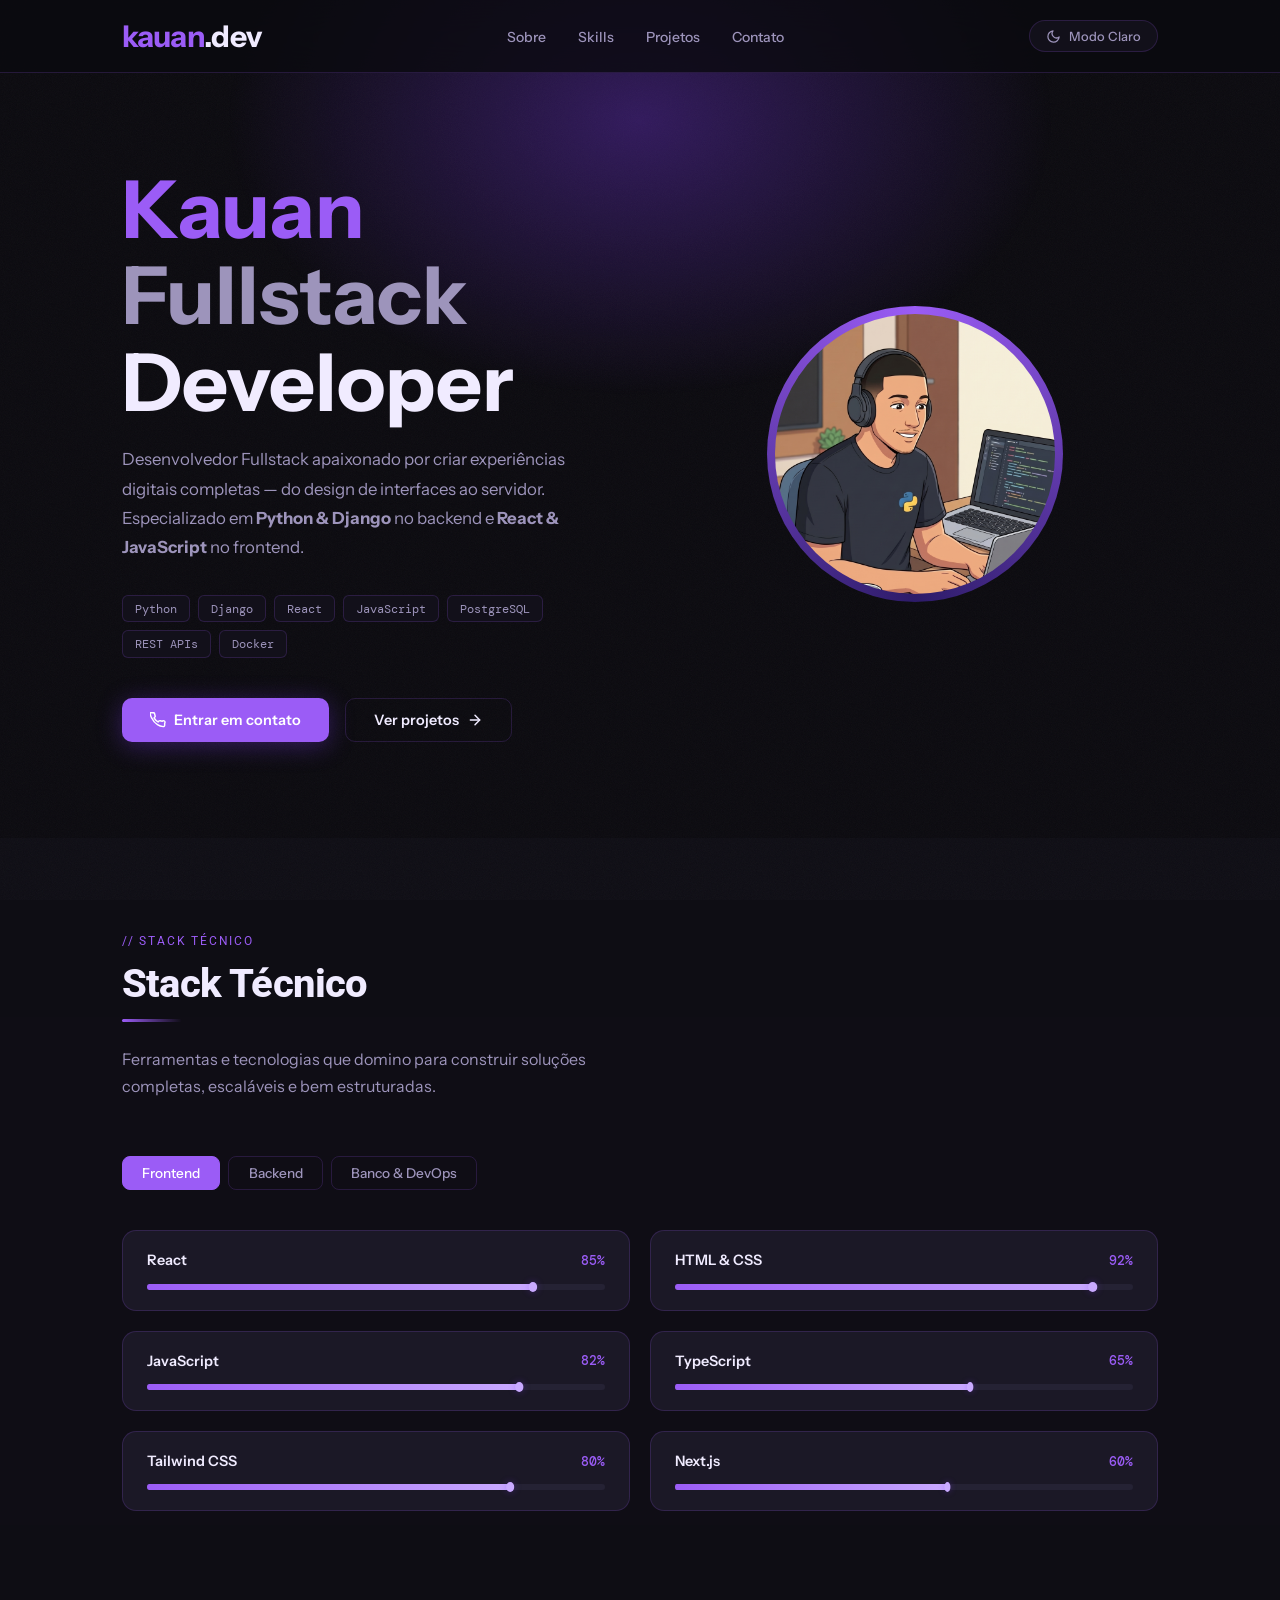
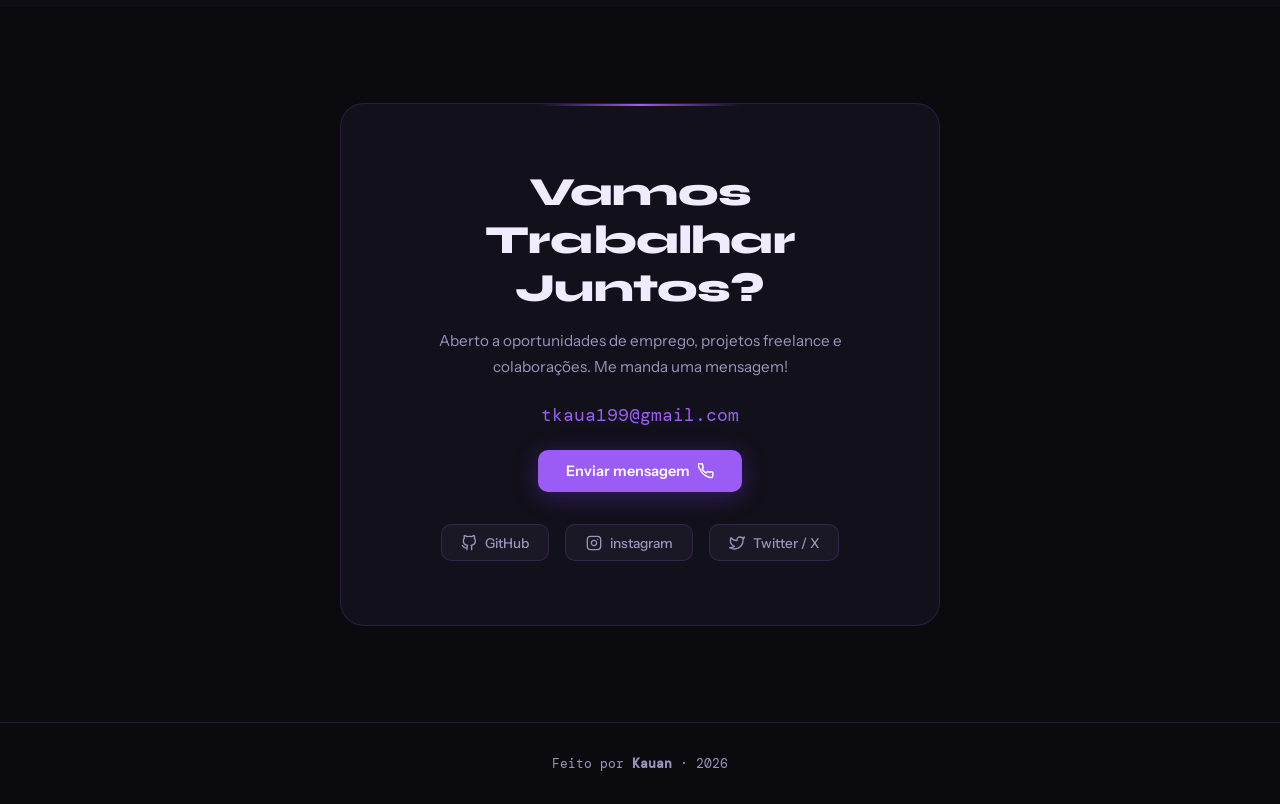
==== index.html @ 93c019a1 "primeiro commit" ====
<!DOCTYPE html>
<html lang="pt-BR" data-theme="dark">
<head>
  <meta charset="UTF-8" />
  <meta name="viewport" content="width=device-width, initial-scale= 1.0" />
  <title>Kauan — Fullstack Developer</title>
  <link rel="preconnect" href="https://fonts.googleapis.com">
  <link rel="preconnect" href="https://fonts.gstatic.com" crossorigin>
  <link href="https://fonts.googleapis.com/css2?family=Roboto:ital,wght@0,100..900;1,100..900&family=Sekuya&display=swap" rel="stylesheet">
  <link rel="preconnect" href="https://fonts.googleapis.com" />
  <link rel="preconnect" href="https://fonts.gstatic.com" crossorigin />
  <link href="https://fonts.googleapis.com/css2?family=Syne:wght@400;600;700;800&family=DM+Mono:wght@300;400;500&family=Instrument+Sans:wght@400;500;600&display=swap" rel="stylesheet" />
  <link rel="stylesheet" href="style.css" />
</head>
<body>

<div class="bg-glow"></div>

<!-- NAV -->
<nav>
  <div class="nav-inner">
    <div class="nav-logo">kauan<span>.dev</span></div>
    <ul class="nav-links">
      <li><a href="#about">Sobre</a></li>
      <li><a href="#skills">Skills</a></li>
      <li><a href="#projects">Projetos</a></li>
      <li><a href="#contact">Contato</a></li>
    </ul>
    <button class="theme-btn" id="themeBtn" aria-label="Alternar tema">
      <svg id="themeIcon" width="16" height="16" viewBox="0 0 24 24" fill="none" stroke="currentColor" stroke-width="2" stroke-linecap="round" stroke-linejoin="round"><path d="M21 12.79A9 9 0 1111.21 3 7 7 0 0021 12.79z"/></svg>
      <span id="themeTxt">Modo Claro</span>
    </button>
  </div>
</nav>

<!-- HERO -->
<section id="about">
  <div class="container">
    <div class="hero-grid">
      <div class="hero-text reveal">
        <h1 class="hero-title">
          <span class="accent">Kauan</span><br/>
          <span class="dim">Fullstack</span> Developer
        </h1>
        <p class="hero-desc">
          Desenvolvedor Fullstack apaixonado por criar experiências digitais completas — do design de interfaces ao servidor. Especializado em <strong>Python & Django</strong> no backend e <strong>React & JavaScript</strong> no frontend.
        </p>
        <div class="hero-stack">
          <span class="tag">Python</span>
          <span class="tag">Django</span>
          <span class="tag">React</span>
          <span class="tag">JavaScript</span>
          <span class="tag">PostgreSQL</span>
          <span class="tag">REST APIs</span>
          <span class="tag">Docker</span>
        </div>
        <div class="hero-cta">
          <a href="#contact" class="btn-primary">
            <svg width="16" height="16" viewBox="0 0 24 24" fill="none" stroke="currentColor" stroke-width="2.2" stroke-linecap="round" stroke-linejoin="round"><path d="M22 16.92v3a2 2 0 01-2.18 2 19.79 19.79 0 01-8.63-3.07A19.5 19.5 0 013.07 9.81a19.79 19.79 0 01-3.07-8.67A2 2 0 012 1h3a2 2 0 012 1.72c.13.96.36 1.9.7 2.81a2 2 0 01-.45 2.11L6.09 8.91a16 16 0 006 6l1.27-1.27a2 2 0 012.11-.45c.91.34 1.85.57 2.81.7A2 2 0 0122 16.92z"/></svg>
            Entrar em contato
          </a>
          <a href="projetos.html" class="btn-outline">
            Ver projetos
            <svg width="16" height="16" viewBox="0 0 24 24" fill="none" stroke="currentColor" stroke-width="2.2" stroke-linecap="round" stroke-linejoin="round"><line x1="5" y1="12" x2="19" y2="12"/><polyline points="12 5 19 12 12 19"/></svg>
          </a>
        </div>
      </div>

      <div class="hero-photo reveal">
        <div class="photo-frame">
          <div class="photo-ring"></div>
          <div class="photo-ring-inner"></div>
          <div class="photo-img">
            <div class="photo-placeholder">
              <img src="src/na_camisa_poe_o_simbulo_202605092242.jpeg" style="width: 280px;" alt="">
            </div>
          </div>
        </div>
      </div>
    </div>
  </div>
</section>

<!-- SKILLS -->
<section id="skills">
  <div class="container">
    <div class="reveal">
      <p class="section-label"  style="font-family: 'Roboto', sans-serif;">// stack técnico</p>
      <h2 class="section-title" style="font-family: 'Roboto', sans-serif;">Stack Técnico</h2>
      <div class="divider"></div>
      <p class="section-sub">Ferramentas e tecnologias que domino para construir soluções completas, escaláveis e bem estruturadas.</p>
    </div>

    <div class="reveal">
      <div class="skills-tabs">
        <button class="tab-btn active" data-tab="frontend">Frontend</button>
        <button class="tab-btn" data-tab="backend">Backend</button>
        <button class="tab-btn" data-tab="data">Banco & DevOps</button>
      </div>
    </div>

    <!-- Frontend -->
    <div class="tab-panel active" id="tab-frontend">
      <div class="skills-grid">
        <div class="skill-card reveal">
          <div class="skill-header">
            <div class="skill-name-row">
              <span class="skill-name">React</span>
            </div>
            <span class="skill-pct">85%</span>
          </div>
          <div class="bar-track"><div class="bar-fill" data-pct="0.85"></div></div>
        </div>
        <div class="skill-card reveal">
          <div class="skill-header">
            <div class="skill-name-row">
              
              <span class="skill-name">HTML & CSS</span>
            </div>
            <span class="skill-pct">92%</span>
          </div>
          <div class="bar-track"><div class="bar-fill" data-pct="0.92"></div></div>
        </div>
        <div class="skill-card reveal">
          <div class="skill-header">
            <div class="skill-name-row">
           
              <span class="skill-name">JavaScript</span>
            </div>
            <span class="skill-pct">82%</span>
          </div>
          <div class="bar-track"><div class="bar-fill" data-pct="0.82"></div></div>
        </div>
        <div class="skill-card reveal">
          <div class="skill-header">
            <div class="skill-name-row">
             
              <span class="skill-name">TypeScript</span>
            </div>
            <span class="skill-pct">65%</span>
          </div>
          <div class="bar-track"><div class="bar-fill" data-pct="0.65"></div></div>
        </div>
        <div class="skill-card reveal">
          <div class="skill-header">
            <div class="skill-name-row">
              
              <span class="skill-name">Tailwind CSS</span>
            </div>
            <span class="skill-pct">80%</span>
          </div>
          <div class="bar-track"><div class="bar-fill" data-pct="0.80"></div></div>
        </div>
        <div class="skill-card reveal">
          <div class="skill-header">
            <div class="skill-name-row">
             
              <span class="skill-name">Next.js</span>
            </div>
            <span class="skill-pct">60%</span>
          </div>
          <div class="bar-track"><div class="bar-fill" data-pct="0.60"></div></div>
        </div>
      </div>
    </div>

    <!-- Backend -->
    <div class="tab-panel" id="tab-backend">
      <div class="skills-grid">
        <div class="skill-card reveal">
          <div class="skill-header">
            <div class="skill-name-row">
             
              <span class="skill-name">Python</span>
            </div>
            <span class="skill-pct">90%</span>
          </div>
          <div class="bar-track"><div class="bar-fill" data-pct="0.90"></div></div>
        </div>
        <div class="skill-card reveal">
          <div class="skill-header">
            <div class="skill-name-row">
              
              <span class="skill-name">Django</span>
            </div>
            <span class="skill-pct">85%</span>
          </div>
          <div class="bar-track"><div class="bar-fill" data-pct="0.85"></div></div>
        </div>
        <div class="skill-card reveal">
          <div class="skill-header">
            <div class="skill-name-row">
              
              <span class="skill-name">FastAPI</span>
            </div>
            <span class="skill-pct">72%</span>
          </div>
          <div class="bar-track"><div class="bar-fill" data-pct="0.72"></div></div>
        </div>
        <div class="skill-card reveal">
          <div class="skill-header">
            <div class="skill-name-row">
            
              <span class="skill-name">REST APIs</span>
            </div>
            <span class="skill-pct">88%</span>
          </div>
          <div class="bar-track"><div class="bar-fill" data-pct="0.88"></div></div>
        </div>
        <div class="skill-card reveal">
          <div class="skill-header">
            <div class="skill-name-row">
             
              <span class="skill-name">Auth / JWT</span>
            </div>
            <span class="skill-pct">78%</span>
          </div>
          <div class="bar-track"><div class="bar-fill" data-pct="0.78"></div></div>
        </div>
        <div class="skill-card reveal">
          <div class="skill-header">
            <div class="skill-name-row">
          
              <span class="skill-name">Node.js</span>
            </div>
            <span class="skill-pct">55%</span>
          </div>
          <div class="bar-track"><div class="bar-fill" data-pct="0.55"></div></div>
        </div>
      </div>
    </div>

    <!-- Data & DevOps -->
    <div class="tab-panel" id="tab-data">
      <div class="skills-grid">
        <div class="skill-card reveal">
          <div class="skill-header">
            <div class="skill-name-row">
           
              <span class="skill-name">PostgreSQL</span>
            </div>
            <span class="skill-pct">82%</span>
          </div>
          <div class="bar-track"><div class="bar-fill" data-pct="0.82"></div></div>
        </div>
        <div class="skill-card reveal">
          <div class="skill-header">
            <div class="skill-name-row">
          
              <span class="skill-name">SQL</span>
            </div>
            <span class="skill-pct">80%</span>
          </div>
          <div class="bar-track"><div class="bar-fill" data-pct="0.80"></div></div>
        </div>
        <div class="skill-card reveal">
          <div class="skill-header">
            <div class="skill-name-row">
              
              <span class="skill-name">Redis</span>
            </div>
            <span class="skill-pct">60%</span>
          </div>
          <div class="bar-track"><div class="bar-fill" data-pct="0.60"></div></div>
        </div>
        <div class="skill-card reveal">
          <div class="skill-header">
            <div class="skill-name-row">
            
              <span class="skill-name">Docker</span>
            </div>
            <span class="skill-pct">70%</span>
          </div>
          <div class="bar-track"><div class="bar-fill" data-pct="0.70"></div></div>
        </div>
        <div class="skill-card reveal">
          <div class="skill-header">
            <div class="skill-name-row">
              
              <span class="skill-name">Git & GitHub</span>
            </div>
            <span class="skill-pct">88%</span>
          </div>
          <div class="bar-track"><div class="bar-fill" data-pct="0.88"></div></div>
        </div>
        <div class="skill-card reveal">
          <div class="skill-header">
            <div class="skill-name-row">
             
              <span class="skill-name">AWS / Cloud</span>
            </div>
            <span class="skill-pct">52%</span>
          </div>
          <div class="bar-track"><div class="bar-fill" data-pct="0.52"></div></div>
        </div>
      </div>
    </div>
  </div>
</section>


<!-- CONTACT -->
<section id="contact">
  <div class="container">
    <div class="contact-box reveal">
      <h2 class="section-title" style="text-align:center" font-family=" Roboto ">Vamos Trabalhar Juntos?</h2>
      <p style="color:var(--text-muted);font-size:0.95rem;line-height:1.7;max-width:420px;margin:1rem auto 0;">
        Aberto a oportunidades de emprego, projetos freelance e colaborações. Me manda uma mensagem!
      </p>
      <a href="mailto:tkaua199@gmail.com" class="contact-email">tkaua199@gmail.com</a>
      <a href="https://wa.me/5521969185198" target="_blank" class="btn-primary" style="margin:0 auto;display:inline-flex;">
        Enviar mensagem
      <svg width="16" height="16" viewBox="0 0 24 24" fill="none" stroke="currentColor" stroke-width="2.2" stroke-linecap="round" stroke-linejoin="round"><path d="M22 16.92v3a2 2 0 01-2.18 2 19.79 19.79 0 01-8.63-3.07A19.5 19.5 0 013.07 9.81a19.79 19.79 0 01-3.07-8.67A2 2 0 012 1h3a2 2 0 012 1.72c.13.96.36 1.9.7 2.81a2 2 0 01-.45 2.11L6.09 8.91a16 16 0 006 6l1.27-1.27a2 2 0 012.11-.45c.91.34 1.85.57 2.81.7A2 2 0 0122 16.92z"/></svg>
      </a>
      <div class="social-links">
        <a href="#" class="social-link">
          <svg viewBox="0 0 24 24" fill="none" stroke="currentColor" stroke-width="2" stroke-linecap="round" stroke-linejoin="round"><path d="M9 19c-5 1.5-5-2.5-7-3m14 6v-3.87a3.37 3.37 0 00-.94-2.61c3.14-.35 6.44-1.54 6.44-7A5.44 5.44 0 0020 4.77 5.07 5.07 0 0019.91 1S18.73.65 16 2.48a13.38 13.38 0 00-7 0C6.27.65 5.09 1 5.09 1A5.07 5.07 0 005 4.77a5.44 5.44 0 00-1.5 3.78c0 5.42 3.3 6.61 6.44 7A3.37 3.37 0 009 18.13V22"/></svg>
          GitHub
        </a>
        <a href="#" class="social-link">
          <svg viewBox="0 0 24 24" fill="none" stroke="currentColor" stroke-width="2" stroke-linecap="round" stroke-linejoin="round"><rect x="2" y="2" width="20" height="20" rx="5" ry="5"/><path d="M16 11.37A4 4 0 1112.63 8 4 4 0 0116 11.37z"/><line x1="17.5" y1="6.5" x2="17.51" y2="6.5"/></svg>
          instagram
        </a>
        <a href="#" class="social-link">
          <svg viewBox="0 0 24 24" fill="none" stroke="currentColor" stroke-width="2" stroke-linecap="round" stroke-linejoin="round"><path d="M23 3a10.9 10.9 0 01-3.14 1.53 4.48 4.48 0 00-7.86 3v1A10.66 10.66 0 013 4s-4 9 5 13a11.64 11.64 0 01-7 2c9 5 20 0 20-11.5a4.5 4.5 0 00-.08-.83A7.72 7.72 0 0023 3z"/></svg>
          Twitter / X
        </a>
      </div>
    </div>
  </div>
</section>

<footer>
  <p>Feito por <strong>Kauan</strong> · <span id="year"></span></p>
</footer>

<script>
  // ─── Theme toggle ───
  const root    = document.documentElement;
  const btn     = document.getElementById('themeBtn');
  const icon    = document.getElementById('themeIcon');
  const txt     = document.getElementById('themeTxt');

  const moonSVG = `<circle cx="12" cy="12" r="5"/><line x1="12" y1="1" x2="12" y2="3"/><line x1="12" y1="21" x2="12" y2="23"/><line x1="4.22" y1="4.22" x2="5.64" y2="5.64"/><line x1="18.36" y1="18.36" x2="19.78" y2="19.78"/><line x1="1" y1="12" x2="3" y2="12"/><line x1="21" y1="12" x2="23" y2="12"/><line x1="4.22" y1="19.78" x2="5.64" y2="18.36"/><line x1="18.36" y1="5.64" x2="19.78" y2="4.22"/>`;
  const sunSVG  = `<path d="M21 12.79A9 9 0 1111.21 3 7 7 0 0021 12.79z"/>`;

  btn.addEventListener('click', () => {
    const isDark = root.getAttribute('data-theme') === 'dark';
    root.setAttribute('data-theme', isDark ? 'light' : 'dark');
    icon.innerHTML = isDark ? sunSVG : moonSVG;
    txt.textContent = isDark ? 'Modo Escuro' : 'Modo Claro';
  });

  // ─── Tabs ───
  document.querySelectorAll('.tab-btn').forEach(b => {
    b.addEventListener('click', () => {
      document.querySelectorAll('.tab-btn').forEach(x => x.classList.remove('active'));
      document.querySelectorAll('.tab-panel').forEach(x => x.classList.remove('active'));
      b.classList.add('active');
      const panel = document.getElementById('tab-' + b.dataset.tab);
      panel.classList.add('active');
      // animate bars in new panel
      panel.querySelectorAll('.bar-fill').forEach(bar => {
        bar.classList.remove('animated');
        bar.style.transform = `scaleX(0)`;
        setTimeout(() => {
          bar.style.transform = `scaleX(${bar.dataset.pct})`;
          bar.classList.add('animated');
        }, 50);
      });
    });
  });

  // ─── Scroll reveal + bar animation ───
  const observer = new IntersectionObserver((entries) => {
    entries.forEach(entry => {
      if (entry.isIntersecting) {
        entry.target.classList.add('visible');
        // Animate bars inside the revealed card
        entry.target.querySelectorAll('.bar-fill').forEach(bar => {
          setTimeout(() => {
            bar.style.transform = `scaleX(${bar.dataset.pct})`;
          }, 150);
        });
        observer.unobserve(entry.target);
      }
    });
  }, { threshold: 0.15 });

  document.querySelectorAll('.reveal').forEach(el => observer.observe(el));

  // Animate bars of the initially visible tab on page load
  setTimeout(() => {
    document.querySelectorAll('#tab-frontend .bar-fill').forEach(bar => {
      bar.style.transform = `scaleX(${bar.dataset.pct})`;
    });
  }, 600);

  // ─── Year ───
  document.getElementById('year').textContent = new Date().getFullYear();
</script>
</body>
</html>
---- style.css ----
/* ─── Tokens ─── */
    :root {
      --purple-50:  #f3eeff;
      --purple-100: #e4d5ff;
      --purple-200: #c9aaff;
      --purple-400: #9b5cf6;
      --purple-500: #7c3aed;
      --purple-600: #6d28d9;
      --purple-900: #2d1b69;
      --black-900: #0b0a0f;
      --black-800: #12101a;
      --black-700: #1b1826;
      --black-600: #252234;
      --black-500: #2f2b40;
      --white: #ffffff;
      --text-dim: rgba(255,255,255,0.45);
      --transition: 0.35s cubic-bezier(.4,0,.2,1);
    }

    [data-theme="dark"] {
      --bg:        var(--black-900);
      --surface:   var(--black-800);
      --surface2:  var(--black-700);
      --border:    rgba(155,92,246,0.18);
      --text:      #f0ebff;
      --text-muted:#9d94bb;
      --accent:    var(--purple-400);
      --accent2:   var(--purple-500);
      --glow:      rgba(124,58,237,0.35);
      --bar-bg:    var(--black-600);
      --card-bg:   var(--black-700);
    }
    [data-theme="light"] {
      --bg:        #f5f0ff;
      --surface:   #ffffff;
      --surface2:  #ede6ff;
      --border:    rgba(124,58,237,0.18);
      --text:      #1a1033;
      --text-muted:#5d4e8a;
      --accent:    var(--purple-600);
      --accent2:   var(--purple-500);
      --glow:      rgba(124,58,237,0.12);
      --bar-bg:    #ddd4ff;
      --card-bg:   #ffffff;
    }

    /* ─── Reset ─── */
    *, *::before, *::after { box-sizing: border-box; margin: 0; padding: 0; }
    html { scroll-behavior: smooth; }
    body {
      font-family: 'Instrument Sans', sans-serif;
      background: var(--bg);
      color: var(--text);
      transition: background var(--transition), color var(--transition);
      overflow-x: hidden;
    }
    a { color: inherit; text-decoration: none; }

    /* ─── Noise texture overlay ─── */
    body::before {
      content: '';
      position: fixed; inset: 0; z-index: 0;
      background-image: url("data:image/svg+xml,%3Csvg viewBox='0 0 256 256' xmlns='http://www.w3.org/2000/svg'%3E%3Cfilter id='n'%3E%3CfeTurbulence type='fractalNoise' baseFrequency='0.9' numOctaves='4' stitchTiles='stitch'/%3E%3C/filter%3E%3Crect width='100%25' height='100%25' filter='url(%23n)' opacity='0.04'/%3E%3C/svg%3E");
      background-size: 200px 200px;
      pointer-events: none;
    }

    /* ─── Grid glow bg ─── */
    .bg-glow {
      position: fixed; top: -20%; left: 50%; transform: translateX(-50%);
      width: 900px; height: 600px;
      background: radial-gradient(ellipse at center, var(--glow) 0%, transparent 65%);
      pointer-events: none; z-index: 0;
      transition: background var(--transition);
    }

    /* ─── Layout ─── */
    .container {
      max-width: 1100px;
      margin: 0 auto;
      padding: 0 2rem;
      position: relative; z-index: 1;
    }

    /* ─── NAV ─── */
    nav {
      position: fixed; top: 0; width: 100%; z-index: 100;
      background: color-mix(in srgb, var(--bg) 80%, transparent);
      backdrop-filter: blur(20px);
      border-bottom: 1px solid var(--border);
      transition: background var(--transition), border-color var(--transition);
    }
    .nav-inner {
      display: flex; align-items: center; justify-content: space-between;
      max-width: 1100px; margin: 0 auto; padding: 1.1rem 2rem;
    }
    .nav-logo {
      font-family:  sans-serif "Roboto", sans-serif;
      font-weight: 800;
      font-size: 30px;
      letter-spacing: -0.02em;
      color: var(--accent);
    }
    .nav-logo span { color: var(--text); }
    .nav-links {
      display: flex; gap: 2rem;
      list-style: none;
    }
    .nav-links a {
      font-size: 0.875rem; font-weight: 500;
      color: var(--text-muted);
      transition: color var(--transition);
    }
    .nav-links a:hover { color: var(--accent); }

    /* ─── Theme Toggle ─── */
    .theme-btn {
      display: flex; align-items: center; gap: 0.5rem;
      padding: 0.45rem 1rem;
      border-radius: 99px;
      border: 1px solid var(--border);
      background: var(--surface);
      color: var(--text-muted);
      font-size: 0.8rem; font-weight: 500;
      cursor: pointer;
      transition: all var(--transition);
      font-family: 'Instrument Sans', sans-serif;
    }
    .theme-btn:hover {
      border-color: var(--accent);
      color: var(--accent);
      background: color-mix(in srgb, var(--accent) 8%, var(--surface));
    }
    .theme-btn svg { width: 15px; height: 15px; flex-shrink: 0; }

    /* ─── HERO ─── */
    #hero {
  
      min-height: 100vh;
      display: flex; align-items: center;
      padding-top: 5rem;
    }
    .hero-grid {
      margin-top:70px;
      display: grid;
      grid-template-columns: 1fr 1fr;
      gap: 4rem;
      align-items: center;
      width: 100%;
    }
    .hero-text { order: 1; }
    .hero-photo { order: 2; display: flex; justify-content: center; }

    .hero-badge {
      display: inline-flex; align-items: center; gap: 0.5rem;
      padding: 0.35rem 0.9rem;
      border-radius: 99px;
      border: 1px solid var(--border);
      background: color-mix(in srgb, var(--accent) 10%, transparent);
      font-size: 0.78rem; font-weight: 500;
      color: var(--accent);
      margin-bottom: 1.5rem;
      letter-spacing: 0.04em;
      text-transform: uppercase;
    }
    .dot-pulse {
      width: 7px; height: 7px;
      border-radius: 50%;
      background: #22c55e;
      animation: pulse 2s infinite;
    }
    @keyframes pulse {
      0%, 100% { opacity: 1; transform: scale(1); }
      50%       { opacity: 0.4; transform: scale(0.85); }
    }

    .hero-title {
      font-family:  sans-serif "Roboto", sans-serif;
      font-size: 80px;
      font-weight: 900;
      line-height: 1.08;
      margin-bottom: 1.25rem;
    }
    .hero-title .accent { color: var(--accent); }
    .hero-title .dim { color: var(--text-muted); }

    .hero-desc {
      font-size: 1.05rem;
      color: var(--text-muted);
      line-height: 1.75;
      max-width: 480px;
      margin-bottom: 2rem;
    }

    .hero-stack {
      display: flex; flex-wrap: wrap; gap: 0.5rem;
      margin-bottom: 2.5rem;
    }
    .tag {
      padding: 0.3rem 0.75rem;
      border-radius: 6px;
      border: 1px solid var(--border);
      background: var(--surface);
      font-family: 'DM Mono', monospace;
      font-size: 0.78rem;
      color: var(--text-muted);
      transition: all var(--transition);
    }
    .tag:hover {
      border-color: var(--accent);
      color: var(--accent);
      background: color-mix(in srgb, var(--accent) 8%, var(--surface));
    }

    .hero-cta {
      display: flex; gap: 1rem; flex-wrap: wrap;
    }
    .btn-primary {
      display: inline-flex; align-items: center; gap: 0.5rem;
      padding: 0.75rem 1.75rem;
      border-radius: 10px;
      background: var(--accent);
      color: #fff;
      font-weight: 600; font-size: 0.9rem;
      border: none; cursor: pointer;
      transition: all var(--transition);
      font-family: 'Instrument Sans', sans-serif;
      box-shadow: 0 4px 24px var(--glow);
    }
    .btn-primary:hover {
      background: var(--accent2);
      transform: translateY(-2px);
      box-shadow: 0 8px 32px var(--glow);
    }
    .btn-outline {
      display: inline-flex; align-items: center; gap: 0.5rem;
      padding: 0.75rem 1.75rem;
      border-radius: 10px;
      border: 1px solid var(--border);
      background: transparent;
      color: var(--text);
      font-weight: 600; font-size: 0.9rem;
      cursor: pointer;
      transition: all var(--transition);
      font-family: 'Instrument Sans', sans-serif;
    }
    .btn-outline:hover {
      border-color: var(--accent);
      color: var(--accent);
      transform: translateY(-2px);
    }

    /* Photo */
    .photo-frame {
      position: relative;
      width: 280px; height: 280px;
    }
    .photo-ring {
      position: absolute; inset: -8px;
      border-radius: 50%;
      background: conic-gradient(var(--accent), var(--purple-900), var(--accent));
      animation: spin 6s linear infinite;
    }
    @keyframes spin { to { transform: rotate(360deg); } }
    .photo-ring-inner {
      position: absolute; inset: 3px;
      border-radius: 50%;
      background: var(--bg);
      transition: background var(--transition);
    }
    .photo-img {
      position: absolute; inset: 0;
      border-radius: 50%;
      overflow: hidden;
      display: flex; align-items: center; justify-content: center;
      background: var(--surface2);
    }
    .photo-placeholder {
      width: 100%; height: 100%;
      display: flex; flex-direction: column;
      align-items: center; justify-content: center;
      gap: 0.5rem;
      color: var(--text-muted);
      font-size: 0.78rem; text-align: center;
      padding: 1rem;
    }
    .photo-placeholder svg { width: 52px; height: 52px; opacity: 0.4; }
    .photo-floating {
      position: absolute;
      padding: 0.45rem 0.85rem;
      border-radius: 8px;
      background: var(--surface);
      border: 1px solid var(--border);
      font-family: 'DM Mono', monospace;
      font-size: 0.72rem;
      color: var(--accent);
      box-shadow: 0 4px 20px rgba(0,0,0,0.3);
      white-space: nowrap;
    }
    .float-1 { bottom: 10px; left: -30px; animation: float 3s ease-in-out infinite; }
    .float-2 { top: 20px; right: -25px; animation: float 3s ease-in-out infinite 1.5s; }
    @keyframes float {
      0%, 100% { transform: translateY(0); }
      50%       { transform: translateY(-8px); }
    }

    /* ─── SECTIONS ─── */
    section { padding: 6rem 0; }
    .section-label {
      font-family: 'DM Mono', monospace;
      font-size: 0.75rem;
      color: var(--accent);
      letter-spacing: 0.15em;
      text-transform: uppercase;
      margin-bottom: 0.75rem;
    }
    .section-title {
      font-family: 'Syne', sans-serif;
      font-size: clamp(1.8rem, 3.5vw, 2.5rem);
      font-weight: 800;
      letter-spacing: -0.02em;
      margin-bottom: 0.75rem;
    }
    .section-sub {
      color: var(--text-muted);
      font-size: 1rem;
      line-height: 1.7;
      max-width: 540px;
      margin-bottom: 3.5rem;
    }
    .divider {
      width: 60px; height: 3px;
      background: linear-gradient(90deg, var(--accent), transparent);
      border-radius: 2px;
      margin-bottom: 1.5rem;
    }

    /* ─── SKILLS ─── */
    #skills { background: color-mix(in srgb, var(--surface) 50%, transparent); }
    .skills-tabs {
      display: flex; gap: 0.5rem;
      margin-bottom: 2.5rem;
      flex-wrap: wrap;
    }
    .tab-btn {
      padding: 0.5rem 1.2rem;
      border-radius: 8px;
      border: 1px solid var(--border);
      background: transparent;
      color: var(--text-muted);
      font-family: 'Instrument Sans', sans-serif;
      font-size: 0.85rem; font-weight: 500;
      cursor: pointer;
      transition: all var(--transition);
    }
    .tab-btn.active, .tab-btn:hover {
      background: var(--accent);
      border-color: var(--accent);
      color: #fff;
    }

    .skills-grid {
      display: grid;
      grid-template-columns: 1fr 1fr;
      gap: 1.25rem;
    }

    .skill-card {
      background: var(--card-bg);
      border: 1px solid var(--border);
      border-radius: 14px;
      padding: 1.25rem 1.5rem;
      transition: all var(--transition);
    }
    .skill-card:hover {
      border-color: var(--accent);
      transform: translateY(-2px);
      box-shadow: 0 8px 30px var(--glow);
    }

    .skill-header {
      display: flex; align-items: center;
      justify-content: space-between;
      margin-bottom: 0.9rem;
    }
    .skill-name-row {
      display: flex; align-items: center; gap: 0.6rem;
    }
    .skill-icon {
      width: 30px; height: 30px;
      border-radius: 7px;
      background: color-mix(in srgb, var(--accent) 15%, var(--surface2));
      display: flex; align-items: center; justify-content: center;
      font-size: 0.9rem;
    }
    .skill-name {
      font-weight: 600; font-size: 0.9rem;
    }
    .skill-pct {
      font-family: 'DM Mono', monospace;
      font-size: 0.8rem;
      color: var(--accent);
      font-weight: 500;
    }
    .bar-track {
      height: 6px;
      border-radius: 99px;
      background: var(--bar-bg);
      overflow: visible;
    }
    .bar-fill {
      height: 100%;
      border-radius: 99px;
      background: linear-gradient(90deg, var(--accent), var(--purple-200));
      transform-origin: left;
      transform: scaleX(0);
      transition: transform 1.2s cubic-bezier(.4,0,.2,1);
      position: relative;
    }
    .bar-fill::after {
      content: '';
      position: absolute; right: -1px; top: 50%; transform: translateY(-50%);
      width: 10px; height: 10px;
      border-radius: 50%;
      background: var(--purple-200);
      box-shadow: 0 0 8px var(--glow);
    }
    .bar-fill.animated { transform: scaleX(1); }

    /* Tab panels */
    .tab-panel { display: none; }
    .tab-panel.active { display: block; }

    /* ─── PROJECTS ─── */
    .projects-grid {
      display: grid;
      grid-template-columns: repeat(3, 1fr);
      gap: 1.5rem;
    }
    .project-card {
      background: var(--card-bg);
      border: 1px solid var(--border);
      border-radius: 16px;
      overflow: hidden;
      transition: all var(--transition);
      display: flex; flex-direction: column;
    }
    .project-card:hover {
      border-color: var(--accent);
      transform: translateY(-4px);
      box-shadow: 0 12px 40px var(--glow);
    }
    .project-thumb {
      height: 150px;
      background: linear-gradient(135deg, var(--purple-900) 0%, var(--black-700) 100%);
      display: flex; align-items: center; justify-content: center;
      font-size: 2.5rem;
      position: relative; overflow: hidden;
    }
    .project-thumb::before {
      content: '';
      position: absolute; inset: 0;
      background: linear-gradient(135deg, var(--accent) 0%, transparent 60%);
      opacity: 0.15;
    }
    .project-body { padding: 1.25rem; flex: 1; display: flex; flex-direction: column; }
    .project-status {
      display: inline-flex; align-items: center; gap: 0.4rem;
      font-size: 0.72rem; font-weight: 500;
      color: var(--text-muted);
      margin-bottom: 0.65rem;
      text-transform: uppercase; letter-spacing: 0.05em;
      font-family: 'DM Mono', monospace;
    }
    .project-title {
      font-family: 'Syne', sans-serif;
      font-weight: 700; font-size: 1.05rem;
      margin-bottom: 0.6rem;
    }
    .project-desc {
      font-size: 0.855rem;
      color: var(--text-muted);
      line-height: 1.65;
      flex: 1;
      margin-bottom: 1rem;
    }
    .project-tags {
      display: flex; flex-wrap: wrap; gap: 0.4rem;
      margin-bottom: 1rem;
    }
    .project-tag {
      padding: 0.2rem 0.6rem;
      border-radius: 5px;
      background: color-mix(in srgb, var(--accent) 12%, transparent);
      font-family: 'DM Mono', monospace;
      font-size: 0.7rem; color: var(--accent);
      border: 1px solid color-mix(in srgb, var(--accent) 25%, transparent);
    }
    .project-links {
      display: flex; gap: 0.75rem;
      margin-top: auto;
    }
    .project-link {
      display: inline-flex; align-items: center; gap: 0.4rem;
      font-size: 0.8rem; font-weight: 500;
      color: var(--text-muted);
      transition: color var(--transition);
    }
    .project-link:hover { color: var(--accent); }
    .project-link svg { width: 14px; height: 14px; }

    .add-project-card {
      border: 2px dashed var(--border);
      border-radius: 16px;
      display: flex; flex-direction: column;
      align-items: center; justify-content: center;
      gap: 0.75rem;
      min-height: 280px;
      color: var(--text-muted);
      font-size: 0.9rem;
      cursor: pointer;
      transition: all var(--transition);
      background: transparent;
    }
    .add-project-card:hover {
      border-color: var(--accent);
      color: var(--accent);
      background: color-mix(in srgb, var(--accent) 5%, transparent);
    }
    .add-project-card svg { width: 32px; height: 32px; opacity: 0.5; }

    /* ─── CONTACT ─── */
    #contact { text-align: center; }
    .contact-box {
      background: var(--surface);
      border: 1px solid var(--border);
      border-radius: 24px;
      padding: 4rem 2rem;
      max-width: 600px; margin: 0 auto;
      position: relative; overflow: hidden;
    }
    .contact-box::before {
      content: '';
      position: absolute; top: 0; left: 50%; transform: translateX(-50%);
      width: 200px; height: 2px;
      background: linear-gradient(90deg, transparent, var(--accent), transparent);
    }
    .contact-email {
      font-family: 'DM Mono', monospace;
      font-size: 1.1rem;
      color: var(--accent);
      display: block; margin: 1.5rem auto;
      transition: opacity var(--transition);
    }
    .contact-email:hover { opacity: 0.7; }
    .social-links {
      display: flex; gap: 1rem; justify-content: center; flex-wrap: wrap;
      margin-top: 2rem;
    }
    .social-link {
      display: flex; align-items: center; gap: 0.5rem;
      padding: 0.6rem 1.2rem;
      border-radius: 10px;
      border: 1px solid var(--border);
      background: var(--surface2);
      color: var(--text-muted);
      font-size: 0.85rem; font-weight: 500;
      transition: all var(--transition);
    }
    .social-link:hover {
      border-color: var(--accent);
      color: var(--accent);
      transform: translateY(-2px);
    }
    .social-link svg { width: 16px; height: 16px; }

    /* ─── FOOTER ─── */
    footer {
      border-top: 1px solid var(--border);
      padding: 2rem;
      text-align: center;
      color: var(--text-muted);
      font-size: 0.82rem;
      font-family: 'DM Mono', monospace;
      position: relative; z-index: 1;
    }

    /* ─── Responsive ─── */
    @media (max-width: 768px) {
      .hero-grid { grid-template-columns: 1fr; gap: 2.5rem; }
      .hero-text { order: 2; }
      .hero-photo { order: 1; }
      .photo-frame { width: 200px; height: 200px; }
      .skills-grid { grid-template-columns: 1fr; }
      .projects-grid { grid-template-columns: 1fr; }
      .nav-links { display: none; }
    }

    /* ─── Scroll reveal ─── */
    .reveal {
      opacity: 0; transform: translateY(28px);
      transition: opacity 0.7s ease, transform 0.7s ease;
    }
    .reveal.visible { opacity: 1; transform: translateY(0);}
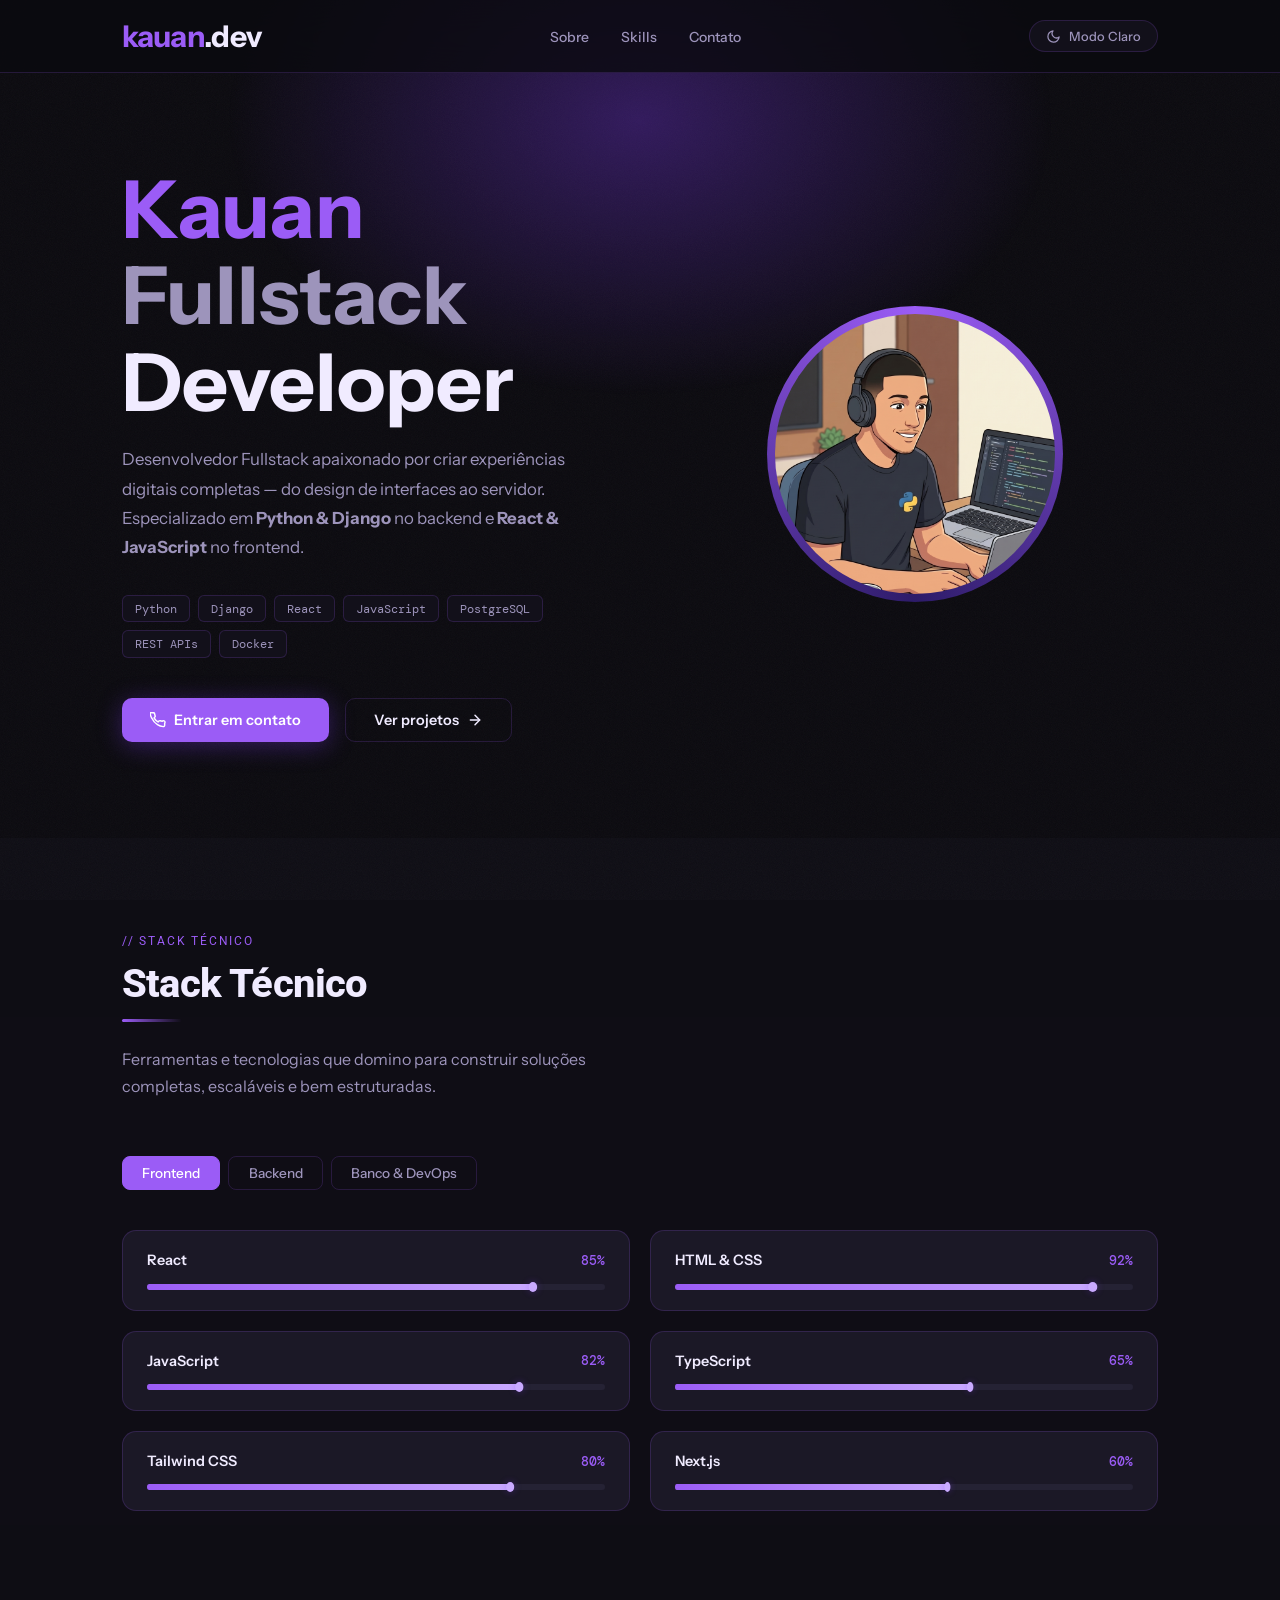
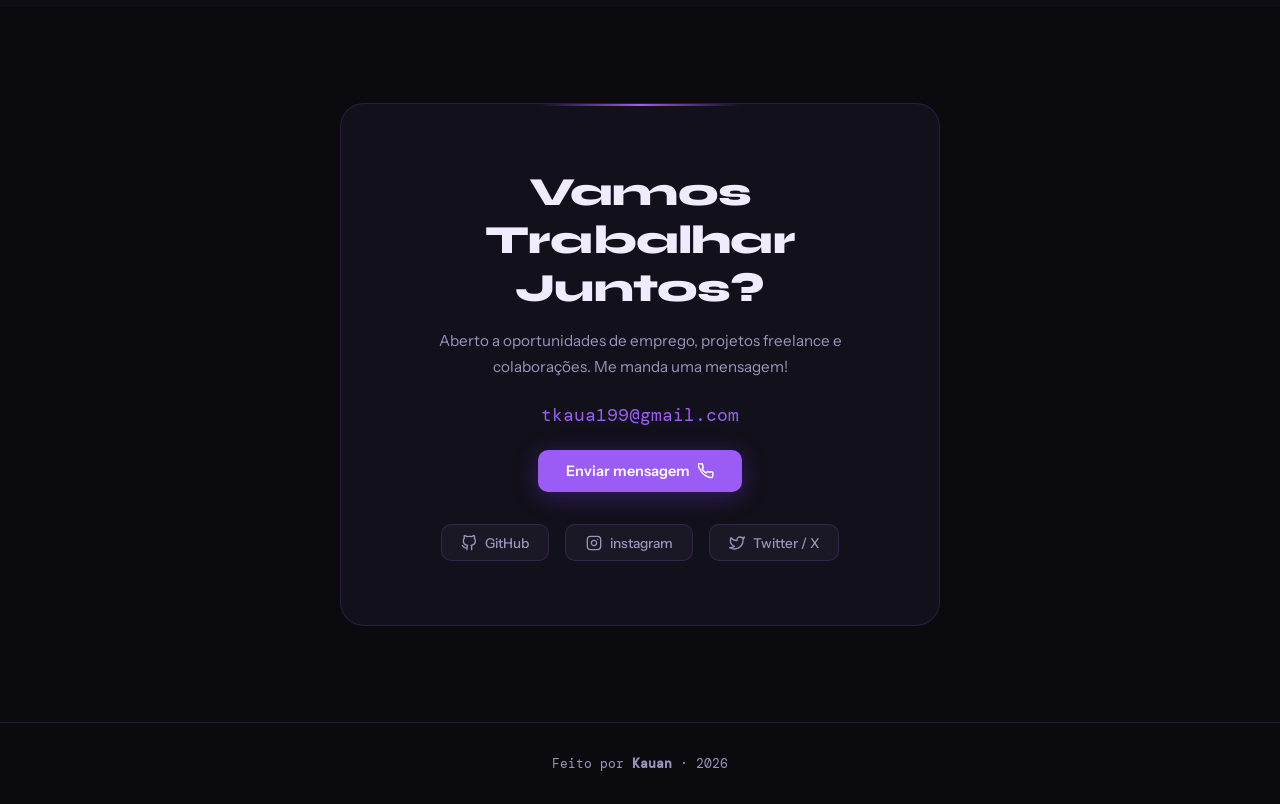
==== commit affa76a4: "update" ====
--- a/index.html
+++ b/index.html
@@ -23,7 +23,6 @@
     <ul class="nav-links">
       <li><a href="#about">Sobre</a></li>
       <li><a href="#skills">Skills</a></li>
-      <li><a href="#projects">Projetos</a></li>
       <li><a href="#contact">Contato</a></li>
     </ul>
     <button class="theme-btn" id="themeBtn" aria-label="Alternar tema">
